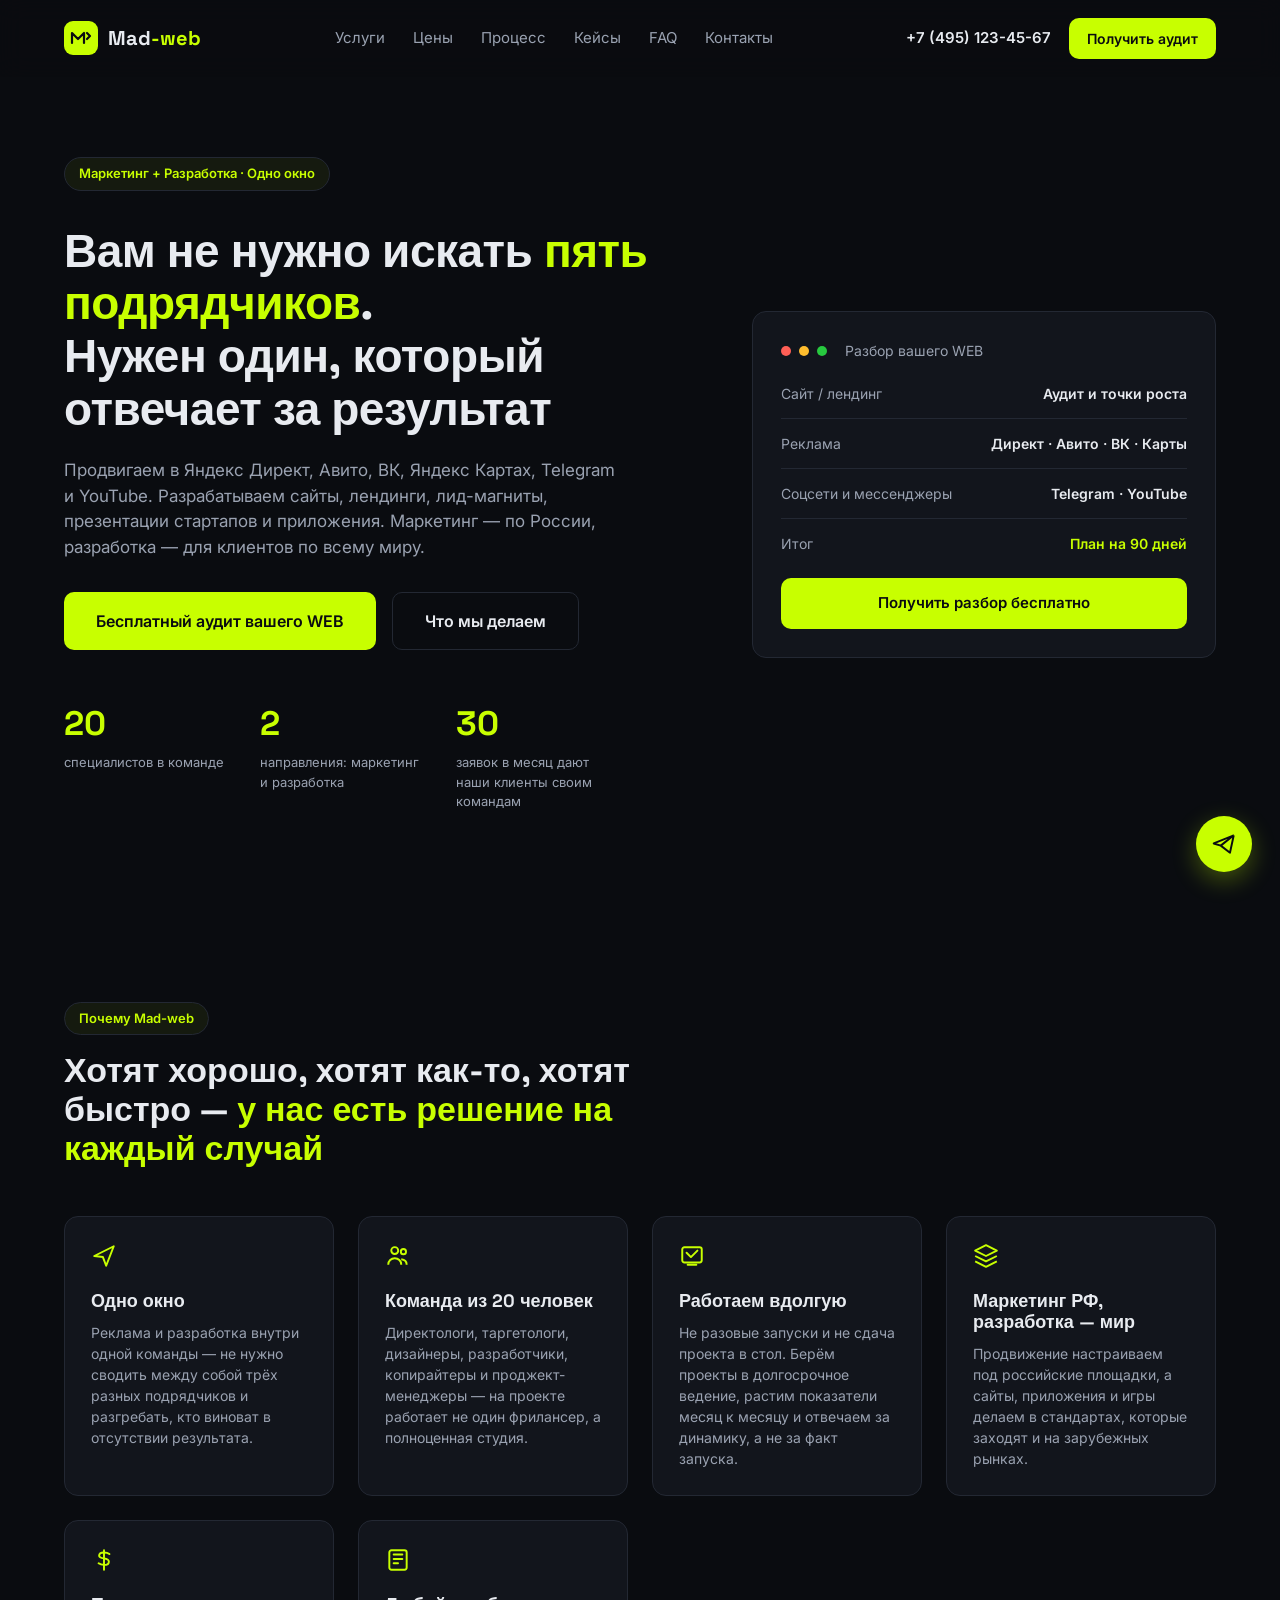
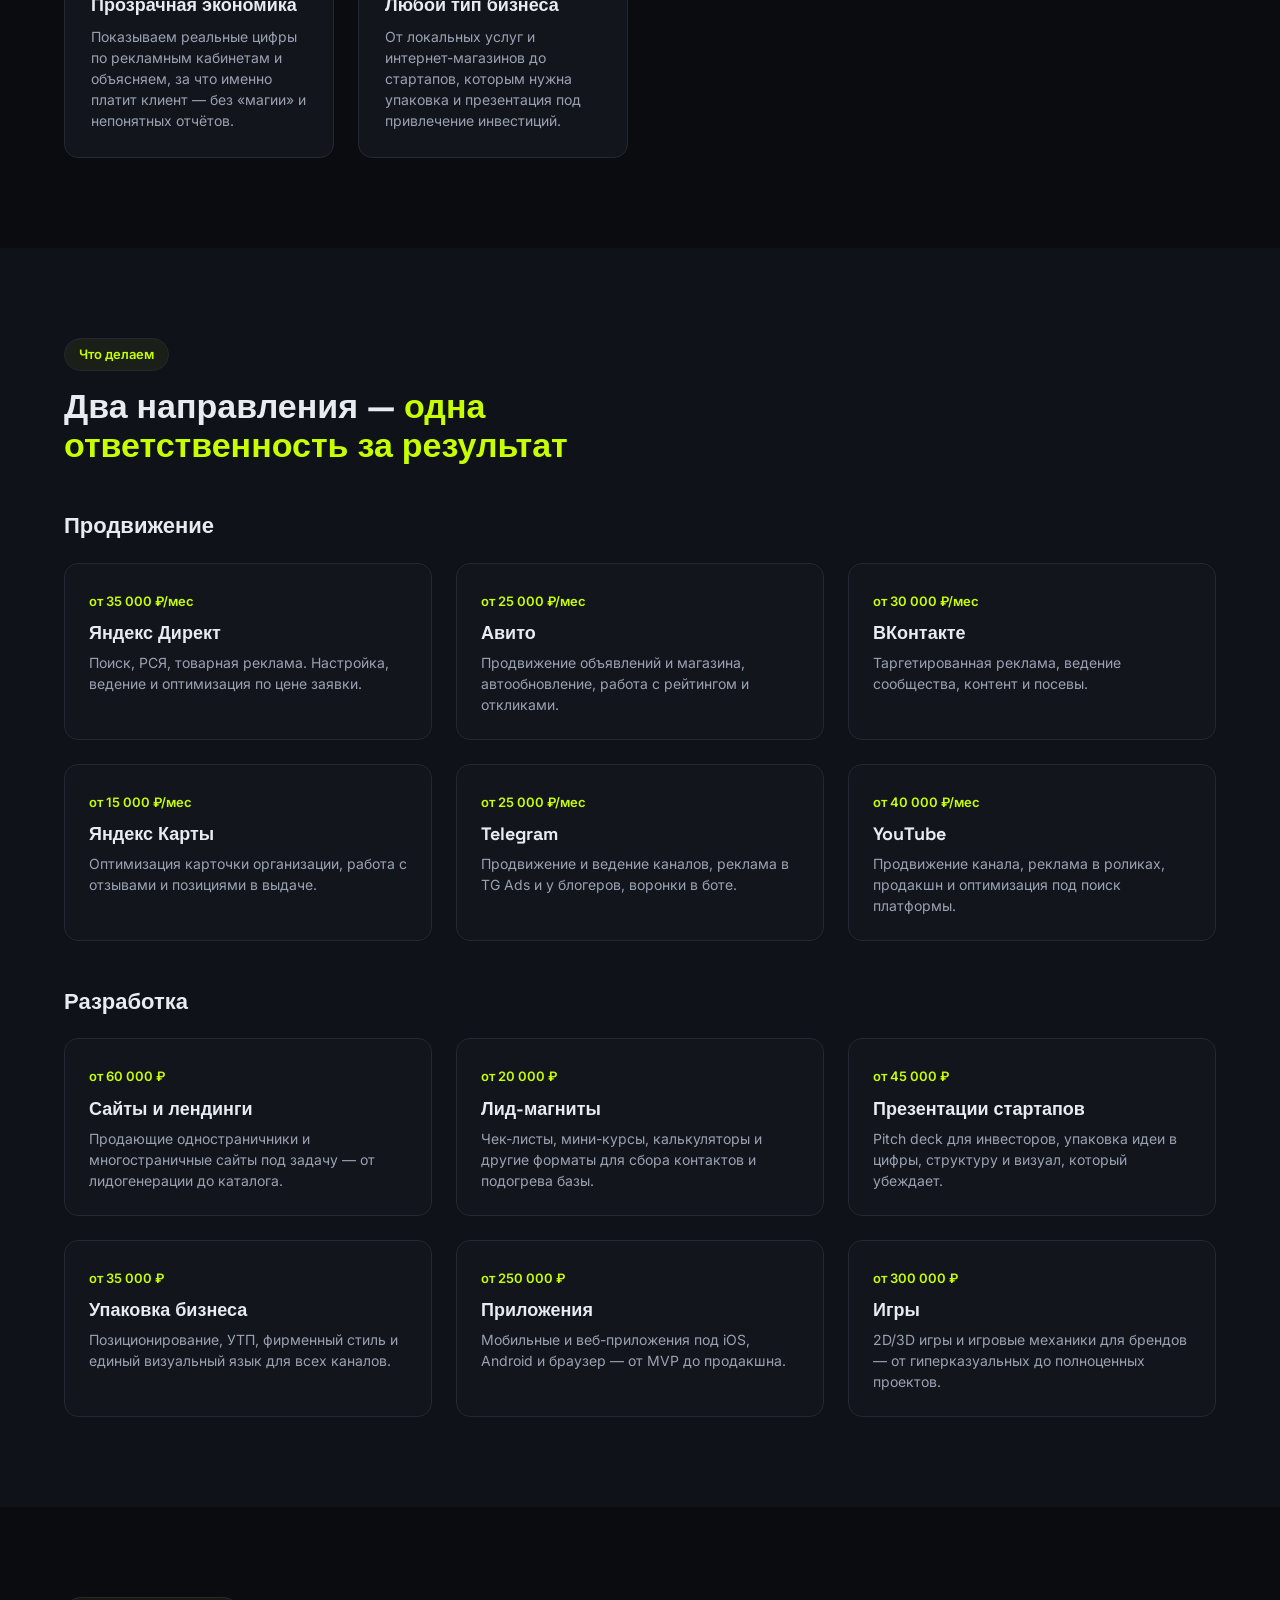
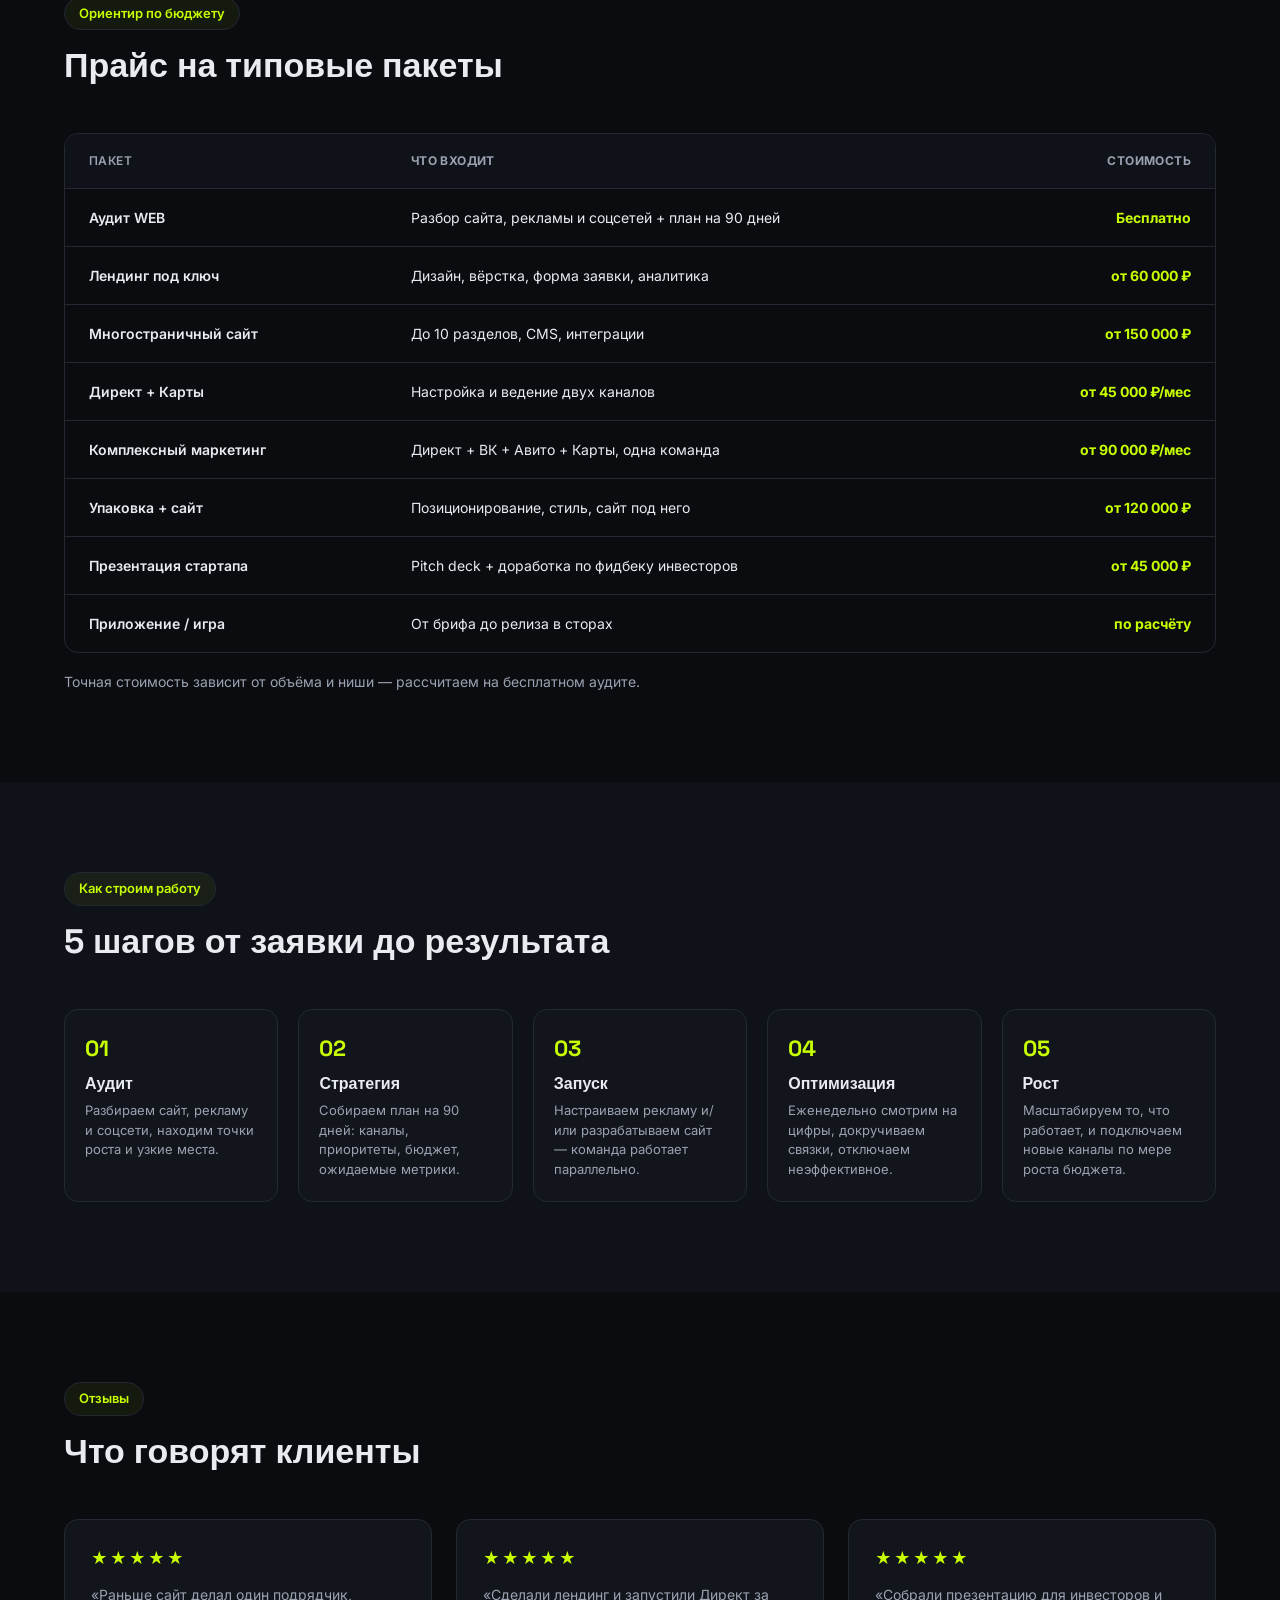
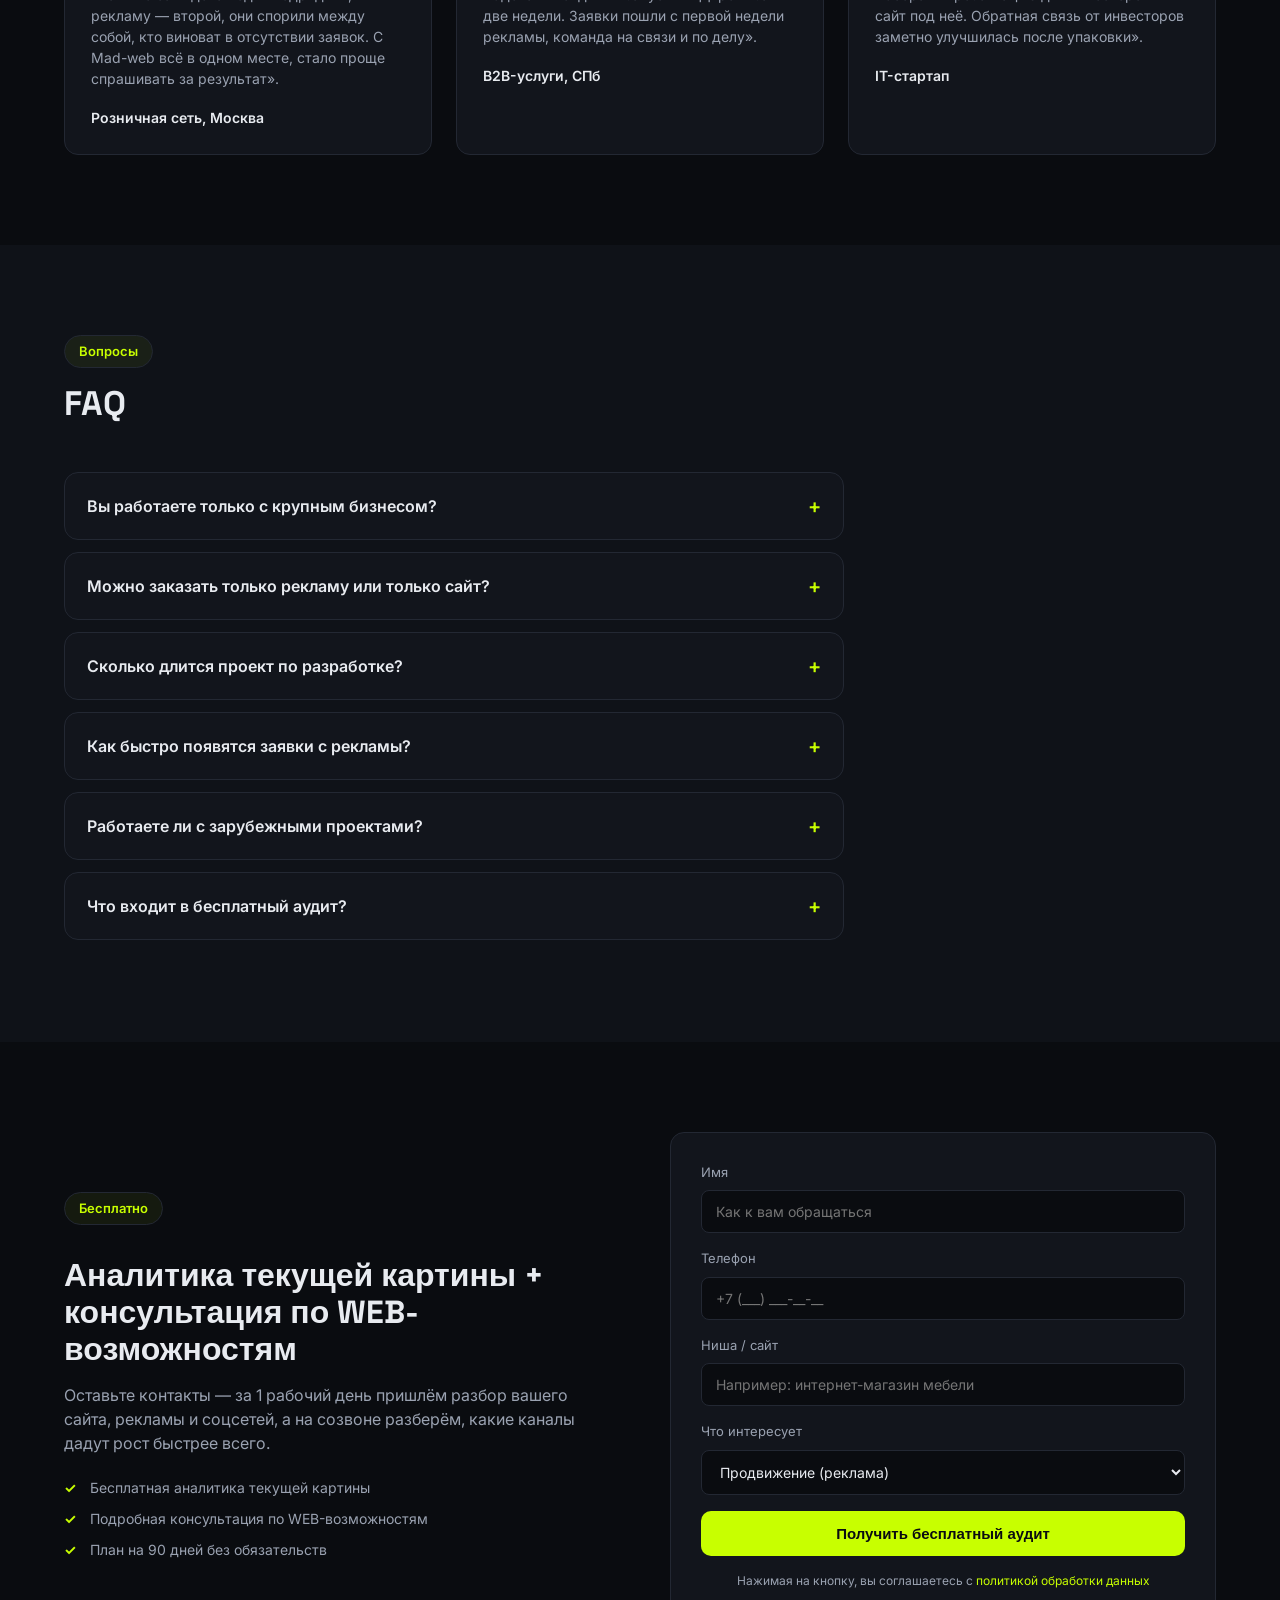
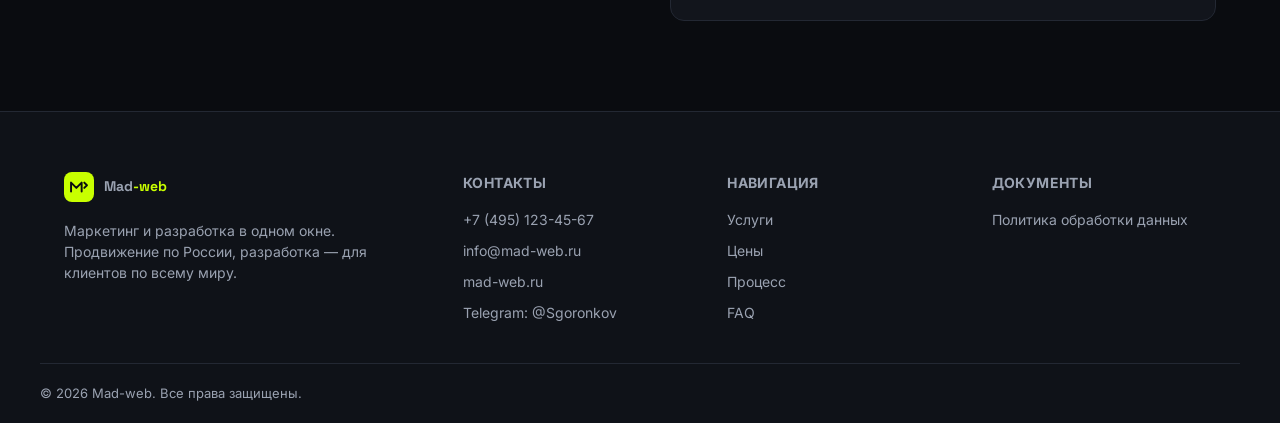
==== index.html @ f3bef716 "init: landing for Mad-web.ru" ====
<!DOCTYPE html>
<html lang="ru">
<head>
<meta charset="UTF-8">
<meta name="viewport" content="width=device-width, initial-scale=1.0">
<title>Mad-web — маркетинг и разработка в одном окне</title>
<meta name="description" content="Продвижение в Яндекс Директ, Авито, ВК, Яндекс Картах, Telegram и YouTube + разработка сайтов, лендингов и приложений. Команда 20 специалистов, долгие проекты, результат в цифрах.">
<link rel="preconnect" href="https://fonts.googleapis.com">
<link rel="preconnect" href="https://fonts.gstatic.com" crossorigin>
<link href="https://fonts.googleapis.com/css2?family=Inter:wght@400;500;600;700;800&family=Space+Grotesk:wght@500;600;700&display=swap" rel="stylesheet">
<link rel="stylesheet" href="styles.css">
</head>
<body>

<header class="header" id="header">
  <div class="container header__inner">
    <a href="#top" class="logo">
      <svg width="34" height="34" viewBox="0 0 34 34" fill="none" xmlns="http://www.w3.org/2000/svg">
        <rect width="34" height="34" rx="9" fill="#c8ff00"/>
        <path d="M8 22V12L14 18L20 12V22" stroke="#0a0c10" stroke-width="2.2" stroke-linecap="round" stroke-linejoin="round"/>
        <path d="M23 12L26 15L23 18" stroke="#0a0c10" stroke-width="2.2" stroke-linecap="round" stroke-linejoin="round"/>
      </svg>
      <span class="logo__text">Mad<b>-web</b></span>
    </a>

    <nav class="nav" id="nav">
      <a href="#services">Услуги</a>
      <a href="#prices">Цены</a>
      <a href="#process">Процесс</a>
      <a href="#cases">Кейсы</a>
      <a href="#faq">FAQ</a>
      <a href="#contacts">Контакты</a>
    </nav>

    <div class="header__actions">
      <a href="tel:+74951234567" class="header__phone">+7 (495) 123-45-67</a>
      <a href="#form" class="btn btn--primary btn--sm">Получить аудит</a>
      <button class="burger" id="burger" aria-label="Меню"><span></span><span></span><span></span></button>
    </div>
  </div>
</header>

<main id="top">

  <!-- HERO -->
  <section class="hero">
    <div class="container hero__inner">
      <div class="hero__content">
        <span class="tag">Маркетинг + Разработка · Одно окно</span>
        <h1>Вам не нужно искать <span class="accent">пять подрядчиков</span>.<br>Нужен один, который отвечает за результат</h1>
        <p class="hero__lead">Продвигаем в Яндекс Директ, Авито, ВК, Яндекс Картах, Telegram и YouTube. Разрабатываем сайты, лендинги, лид-магниты, презентации стартапов и приложения. Маркетинг — по России, разработка — для клиентов по всему миру.</p>
        <div class="hero__cta">
          <a href="#form" class="btn btn--primary btn--lg">Бесплатный аудит вашего WEB</a>
          <a href="#services" class="btn btn--ghost btn--lg">Что мы делаем</a>
        </div>
        <div class="hero__stats">
          <div class="stat"><span class="stat__num" data-target="20">0</span><span class="stat__label">специалистов в команде</span></div>
          <div class="stat"><span class="stat__num" data-target="2">0</span><span class="stat__label">направления: маркетинг и разработка</span></div>
          <div class="stat"><span class="stat__num" data-target="30">0</span><span class="stat__label">заявок в месяц дают наши клиенты своим командам</span></div>
        </div>
      </div>

      <div class="hero__card">
        <div class="hero__card-head">
          <span class="dot dot--red"></span><span class="dot dot--yellow"></span><span class="dot dot--green"></span>
          <span class="hero__card-title">Разбор вашего WEB</span>
        </div>
        <ul class="hero__card-list">
          <li><span>Сайт / лендинг</span><b>Аудит и точки роста</b></li>
          <li><span>Реклама</span><b>Директ · Авито · ВК · Карты</b></li>
          <li><span>Соцсети и мессенджеры</span><b>Telegram · YouTube</b></li>
          <li><span>Итог</span><b class="ok">План на 90 дней</b></li>
        </ul>
        <a href="#form" class="btn btn--primary btn--block">Получить разбор бесплатно</a>
      </div>
    </div>
  </section>

  <!-- ПРЕИМУЩЕСТВА -->
  <section class="section">
    <div class="container">
      <div class="section__head">
        <span class="tag">Почему Mad-web</span>
        <h2>Хотят хорошо, хотят как-то, хотят быстро — <span class="accent">у нас есть решение на каждый случай</span></h2>
      </div>
      <div class="grid grid--4">
        <div class="adv">
          <div class="adv__icon"><svg width="26" height="26" viewBox="0 0 24 24" fill="none"><path d="M3 12L21 3L14 21L11 13L3 12Z" stroke="#c8ff00" stroke-width="1.8" stroke-linejoin="round"/></svg></div>
          <h3>Одно окно</h3>
          <p>Реклама и разработка внутри одной команды — не нужно сводить между собой трёх разных подрядчиков и разгребать, кто виноват в отсутствии результата.</p>
        </div>
        <div class="adv">
          <div class="adv__icon"><svg width="26" height="26" viewBox="0 0 24 24" fill="none"><circle cx="9" cy="7" r="3.2" stroke="#c8ff00" stroke-width="1.8"/><circle cx="17" cy="8" r="2.4" stroke="#c8ff00" stroke-width="1.8"/><path d="M3 20C3 16.5 5.7 14 9 14C12.3 14 15 16.5 15 20" stroke="#c8ff00" stroke-width="1.8"/><path d="M15 15C18 15.3 20 17.3 20 20" stroke="#c8ff00" stroke-width="1.8"/></svg></div>
          <h3>Команда из 20 человек</h3>
          <p>Директологи, таргетологи, дизайнеры, разработчики, копирайтеры и проджект-менеджеры — на проекте работает не один фрилансер, а полноценная студия.</p>
        </div>
        <div class="adv">
          <div class="adv__icon"><svg width="26" height="26" viewBox="0 0 24 24" fill="none"><rect x="3" y="4" width="18" height="14" rx="2" stroke="#c8ff00" stroke-width="1.8"/><path d="M8 20H16" stroke="#c8ff00" stroke-width="1.8" stroke-linecap="round"/><path d="M7 9L11 13L17 7" stroke="#c8ff00" stroke-width="1.8" stroke-linecap="round" stroke-linejoin="round"/></svg></div>
          <h3>Работаем вдолгую</h3>
          <p>Не разовые запуски и не сдача проекта в стол. Берём проекты в долгосрочное ведение, растим показатели месяц к месяцу и отвечаем за динамику, а не за факт запуска.</p>
        </div>
        <div class="adv">
          <div class="adv__icon"><svg width="26" height="26" viewBox="0 0 24 24" fill="none"><path d="M12 2L2 7L12 12L22 7L12 2Z" stroke="#c8ff00" stroke-width="1.8" stroke-linejoin="round"/><path d="M2 17L12 22L22 17" stroke="#c8ff00" stroke-width="1.8" stroke-linejoin="round"/><path d="M2 12L12 17L22 12" stroke="#c8ff00" stroke-width="1.8" stroke-linejoin="round"/></svg></div>
          <h3>Маркетинг РФ, разработка — мир</h3>
          <p>Продвижение настраиваем под российские площадки, а сайты, приложения и игры делаем в стандартах, которые заходят и на зарубежных рынках.</p>
        </div>
        <div class="adv">
          <div class="adv__icon"><svg width="26" height="26" viewBox="0 0 24 24" fill="none"><path d="M12 3V21" stroke="#c8ff00" stroke-width="1.8" stroke-linecap="round"/><path d="M17 6.5C17 6.5 15 5 12 5C9 5 7.5 6.5 7.5 8C7.5 9.5 9 10 12 10.5C15 11 16.5 11.8 16.5 13.5C16.5 15.2 15 16.5 12 16.5C9 16.5 7 15 7 15" stroke="#c8ff00" stroke-width="1.8" stroke-linecap="round"/></svg></div>
          <h3>Прозрачная экономика</h3>
          <p>Показываем реальные цифры по рекламным кабинетам и объясняем, за что именно платит клиент — без «магии» и непонятных отчётов.</p>
        </div>
        <div class="adv">
          <div class="adv__icon"><svg width="26" height="26" viewBox="0 0 24 24" fill="none"><rect x="4" y="3" width="16" height="18" rx="2" stroke="#c8ff00" stroke-width="1.8"/><path d="M8 7H16" stroke="#c8ff00" stroke-width="1.8" stroke-linecap="round"/><path d="M8 11H16" stroke="#c8ff00" stroke-width="1.8" stroke-linecap="round"/><path d="M8 15H12" stroke="#c8ff00" stroke-width="1.8" stroke-linecap="round"/></svg></div>
          <h3>Любой тип бизнеса</h3>
          <p>От локальных услуг и интернет-магазинов до стартапов, которым нужна упаковка и презентация под привлечение инвестиций.</p>
        </div>
      </div>
    </div>
  </section>

  <!-- УСЛУГИ -->
  <section class="section section--alt" id="services">
    <div class="container">
      <div class="section__head">
        <span class="tag">Что делаем</span>
        <h2>Два направления — <span class="accent">одна ответственность за результат</span></h2>
      </div>

      <h3 class="services__subhead">Продвижение</h3>
      <div class="grid grid--3">
        <div class="service">
          <span class="service__price">от 35 000 ₽/мес</span>
          <h4>Яндекс Директ</h4>
          <p>Поиск, РСЯ, товарная реклама. Настройка, ведение и оптимизация по цене заявки.</p>
        </div>
        <div class="service">
          <span class="service__price">от 25 000 ₽/мес</span>
          <h4>Авито</h4>
          <p>Продвижение объявлений и магазина, автообновление, работа с рейтингом и откликами.</p>
        </div>
        <div class="service">
          <span class="service__price">от 30 000 ₽/мес</span>
          <h4>ВКонтакте</h4>
          <p>Таргетированная реклама, ведение сообщества, контент и посевы.</p>
        </div>
        <div class="service">
          <span class="service__price">от 15 000 ₽/мес</span>
          <h4>Яндекс Карты</h4>
          <p>Оптимизация карточки организации, работа с отзывами и позициями в выдаче.</p>
        </div>
        <div class="service">
          <span class="service__price">от 25 000 ₽/мес</span>
          <h4>Telegram</h4>
          <p>Продвижение и ведение каналов, реклама в TG Ads и у блогеров, воронки в боте.</p>
        </div>
        <div class="service">
          <span class="service__price">от 40 000 ₽/мес</span>
          <h4>YouTube</h4>
          <p>Продвижение канала, реклама в роликах, продакшн и оптимизация под поиск платформы.</p>
        </div>
      </div>

      <h3 class="services__subhead">Разработка</h3>
      <div class="grid grid--3">
        <div class="service">
          <span class="service__price">от 60 000 ₽</span>
          <h4>Сайты и лендинги</h4>
          <p>Продающие одностраничники и многостраничные сайты под задачу — от лидогенерации до каталога.</p>
        </div>
        <div class="service">
          <span class="service__price">от 20 000 ₽</span>
          <h4>Лид-магниты</h4>
          <p>Чек-листы, мини-курсы, калькуляторы и другие форматы для сбора контактов и подогрева базы.</p>
        </div>
        <div class="service">
          <span class="service__price">от 45 000 ₽</span>
          <h4>Презентации стартапов</h4>
          <p>Pitch deck для инвесторов, упаковка идеи в цифры, структуру и визуал, который убеждает.</p>
        </div>
        <div class="service">
          <span class="service__price">от 35 000 ₽</span>
          <h4>Упаковка бизнеса</h4>
          <p>Позиционирование, УТП, фирменный стиль и единый визуальный язык для всех каналов.</p>
        </div>
        <div class="service">
          <span class="service__price">от 250 000 ₽</span>
          <h4>Приложения</h4>
          <p>Мобильные и веб-приложения под iOS, Android и браузер — от MVP до продакшна.</p>
        </div>
        <div class="service">
          <span class="service__price">от 300 000 ₽</span>
          <h4>Игры</h4>
          <p>2D/3D игры и игровые механики для брендов — от гиперказуальных до полноценных проектов.</p>
        </div>
      </div>
    </div>
  </section>

  <!-- ПРАЙС -->
  <section class="section" id="prices">
    <div class="container">
      <div class="section__head">
        <span class="tag">Ориентир по бюджету</span>
        <h2>Прайс на типовые пакеты</h2>
      </div>
      <div class="price-table">
        <div class="price-row price-row--head">
          <span>Пакет</span><span>Что входит</span><span>Стоимость</span>
        </div>
        <div class="price-row"><span>Аудит WEB</span><span>Разбор сайта, рекламы и соцсетей + план на 90 дней</span><span class="ok">Бесплатно</span></div>
        <div class="price-row"><span>Лендинг под ключ</span><span>Дизайн, вёрстка, форма заявки, аналитика</span><span>от 60 000 ₽</span></div>
        <div class="price-row"><span>Многостраничный сайт</span><span>До 10 разделов, CMS, интеграции</span><span>от 150 000 ₽</span></div>
        <div class="price-row"><span>Директ + Карты</span><span>Настройка и ведение двух каналов</span><span>от 45 000 ₽/мес</span></div>
        <div class="price-row"><span>Комплексный маркетинг</span><span>Директ + ВК + Авито + Карты, одна команда</span><span>от 90 000 ₽/мес</span></div>
        <div class="price-row"><span>Упаковка + сайт</span><span>Позиционирование, стиль, сайт под него</span><span>от 120 000 ₽</span></div>
        <div class="price-row"><span>Презентация стартапа</span><span>Pitch deck + доработка по фидбеку инвесторов</span><span>от 45 000 ₽</span></div>
        <div class="price-row"><span>Приложение / игра</span><span>От брифа до релиза в сторах</span><span>по расчёту</span></div>
      </div>
      <p class="price-note">Точная стоимость зависит от объёма и ниши — рассчитаем на бесплатном аудите.</p>
    </div>
  </section>

  <!-- ПРОЦЕСС -->
  <section class="section section--alt" id="process">
    <div class="container">
      <div class="section__head">
        <span class="tag">Как строим работу</span>
        <h2>5 шагов от заявки до результата</h2>
      </div>
      <div class="steps">
        <div class="step"><span class="step__num">01</span><h4>Аудит</h4><p>Разбираем сайт, рекламу и соцсети, находим точки роста и узкие места.</p></div>
        <div class="step"><span class="step__num">02</span><h4>Стратегия</h4><p>Собираем план на 90 дней: каналы, приоритеты, бюджет, ожидаемые метрики.</p></div>
        <div class="step"><span class="step__num">03</span><h4>Запуск</h4><p>Настраиваем рекламу и/или разрабатываем сайт — команда работает параллельно.</p></div>
        <div class="step"><span class="step__num">04</span><h4>Оптимизация</h4><p>Еженедельно смотрим на цифры, докручиваем связки, отключаем неэффективное.</p></div>
        <div class="step"><span class="step__num">05</span><h4>Рост</h4><p>Масштабируем то, что работает, и подключаем новые каналы по мере роста бюджета.</p></div>
      </div>
    </div>
  </section>

  <!-- ОТЗЫВЫ -->
  <section class="section" id="cases">
    <div class="container">
      <div class="section__head">
        <span class="tag">Отзывы</span>
        <h2>Что говорят клиенты</h2>
      </div>
      <div class="grid grid--3">
        <div class="review">
          <div class="review__stars">★★★★★</div>
          <p>«Раньше сайт делал один подрядчик, рекламу — второй, они спорили между собой, кто виноват в отсутствии заявок. С Mad-web всё в одном месте, стало проще спрашивать за результат».</p>
          <div class="review__author">Розничная сеть, Москва</div>
        </div>
        <div class="review">
          <div class="review__stars">★★★★★</div>
          <p>«Сделали лендинг и запустили Директ за две недели. Заявки пошли с первой недели рекламы, команда на связи и по делу».</p>
          <div class="review__author">B2B-услуги, СПб</div>
        </div>
        <div class="review">
          <div class="review__stars">★★★★★</div>
          <p>«Собрали презентацию для инвесторов и сайт под неё. Обратная связь от инвесторов заметно улучшилась после упаковки».</p>
          <div class="review__author">IT-стартап</div>
        </div>
      </div>
    </div>
  </section>

  <!-- FAQ -->
  <section class="section section--alt" id="faq">
    <div class="container">
      <div class="section__head">
        <span class="tag">Вопросы</span>
        <h2>FAQ</h2>
      </div>
      <div class="faq">
        <details class="faq__item"><summary>Вы работаете только с крупным бизнесом?</summary><p>Нет, берём проекты любого масштаба — от локальных услуг до сетевых компаний и стартапов. Формат работы подбираем под бюджет и задачу.</p></details>
        <details class="faq__item"><summary>Можно заказать только рекламу или только сайт?</summary><p>Да, направления работают отдельно. Но большинство клиентов со временем подключают оба — так проще управлять результатом и бюджетом.</p></details>
        <details class="faq__item"><summary>Сколько длится проект по разработке?</summary><p>Лендинг — от 10 дней, многостраничный сайт — от 3 недель, приложения и игры — от 6 недель в зависимости от сложности.</p></details>
        <details class="faq__item"><summary>Как быстро появятся заявки с рекламы?</summary><p>Первые заявки обычно приходят в течение 5-7 дней после запуска. Стабильный поток и оптимальная цена заявки формируются к 3-4 неделе.</p></details>
        <details class="faq__item"><summary>Работаете ли с зарубежными проектами?</summary><p>Разработку ведём для клиентов по всему миру. Маркетинг настраиваем под российские площадки: Директ, Авито, ВК, Карты, Telegram, YouTube.</p></details>
        <details class="faq__item"><summary>Что входит в бесплатный аудит?</summary><p>Разбор сайта или лендинга, текущей рекламы и присутствия в соцсетях, плюс конкретный план действий на 90 дней — без обязательств.</p></details>
      </div>
    </div>
  </section>

  <!-- ФОРМА -->
  <section class="section form-section" id="form">
    <div class="container form-section__inner">
      <div class="form-section__text">
        <span class="tag">Бесплатно</span>
        <h2>Аналитика текущей картины + консультация по WEB-возможностям</h2>
        <p>Оставьте контакты — за 1 рабочий день пришлём разбор вашего сайта, рекламы и соцсетей, а на созвоне разберём, какие каналы дадут рост быстрее всего.</p>
        <ul class="form-section__list">
          <li>Бесплатная аналитика текущей картины</li>
          <li>Подробная консультация по WEB-возможностям</li>
          <li>План на 90 дней без обязательств</li>
        </ul>
      </div>

      <form class="form" id="leadForm">
        <input type="text" name="_gotcha" style="display:none" tabindex="-1" autocomplete="off">
        <label>Имя<input type="text" name="name" placeholder="Как к вам обращаться" required></label>
        <label>Телефон<input type="tel" name="phone" placeholder="+7 (___) ___-__-__" required></label>
        <label>Ниша / сайт<input type="text" name="niche" placeholder="Например: интернет-магазин мебели"></label>
        <label>Что интересует<select name="interest">
          <option>Продвижение (реклама)</option>
          <option>Разработка сайта / приложения</option>
          <option>И то, и другое</option>
        </select></label>
        <button type="submit" class="btn btn--primary btn--block">Получить бесплатный аудит</button>
        <p class="form__note">Нажимая на кнопку, вы соглашаетесь с <a href="privacy.html">политикой обработки данных</a></p>
      </form>
    </div>
  </section>

</main>

<!-- КОНТАКТЫ + FOOTER -->
<footer class="footer" id="contacts">
  <div class="container footer__inner">
    <div class="footer__col">
      <a href="#top" class="logo">
        <svg width="30" height="30" viewBox="0 0 34 34" fill="none" xmlns="http://www.w3.org/2000/svg">
          <rect width="34" height="34" rx="9" fill="#c8ff00"/>
          <path d="M8 22V12L14 18L20 12V22" stroke="#0a0c10" stroke-width="2.2" stroke-linecap="round" stroke-linejoin="round"/>
          <path d="M23 12L26 15L23 18" stroke="#0a0c10" stroke-width="2.2" stroke-linecap="round" stroke-linejoin="round"/>
        </svg>
        <span class="logo__text">Mad<b>-web</b></span>
      </a>
      <p>Маркетинг и разработка в одном окне. Продвижение по России, разработка — для клиентов по всему миру.</p>
    </div>
    <div class="footer__col">
      <h5>Контакты</h5>
      <a href="tel:+74951234567">+7 (495) 123-45-67</a>
      <a href="mailto:info@mad-web.ru">info@mad-web.ru</a>
      <a href="https://mad-web.ru" target="_blank" rel="noopener">mad-web.ru</a>
      <a href="https://t.me/Sgoronkov" target="_blank" rel="noopener">Telegram: @Sgoronkov</a>
    </div>
    <div class="footer__col">
      <h5>Навигация</h5>
      <a href="#services">Услуги</a>
      <a href="#prices">Цены</a>
      <a href="#process">Процесс</a>
      <a href="#faq">FAQ</a>
    </div>
    <div class="footer__col">
      <h5>Документы</h5>
      <a href="privacy.html">Политика обработки данных</a>
    </div>
  </div>
  <div class="container footer__bottom">
    <span>© <span id="year"></span> Mad-web. Все права защищены.</span>
  </div>
</footer>

<a href="https://t.me/Sgoronkov" class="fab" target="_blank" rel="noopener" aria-label="Написать в Telegram">
  <svg width="26" height="26" viewBox="0 0 24 24" fill="none"><path d="M21 4L2.5 11.5L9 13.5M21 4L17.5 20L9 13.5M21 4L9 13.5" stroke="#0a0c10" stroke-width="1.8" stroke-linejoin="round"/></svg>
</a>

<script src="script.js"></script>
</body>
</html>
---- styles.css ----
:root {
  --bg: #0a0c10;
  --bg-alt: #0f1218;
  --card: #12151c;
  --border: #232833;
  --text: #e8ebf0;
  --text-dim: #9aa2b1;
  --accent: #c8ff00;
  --accent-dim: #a3d400;
  --radius: 14px;
}

* { margin: 0; padding: 0; box-sizing: border-box; }

html { scroll-behavior: smooth; }

body {
  background: var(--bg);
  color: var(--text);
  font-family: 'Inter', sans-serif;
  line-height: 1.5;
  -webkit-font-smoothing: antialiased;
}

h1, h2, h3, h4 {
  font-family: 'Space Grotesk', sans-serif;
  font-weight: 700;
  line-height: 1.15;
}

a { text-decoration: none; color: inherit; }
ul { list-style: none; }
img { max-width: 100%; display: block; }

.container {
  max-width: 1200px;
  margin: 0 auto;
  padding: 0 24px;
}

.accent { color: var(--accent); }

.tag {
  display: inline-block;
  padding: 6px 14px;
  border: 1px solid var(--border);
  border-radius: 999px;
  font-size: 13px;
  color: var(--accent);
  font-weight: 600;
  margin-bottom: 16px;
  background: rgba(200,255,0,0.06);
}

/* BUTTONS */
.btn {
  display: inline-flex;
  align-items: center;
  justify-content: center;
  padding: 14px 28px;
  border-radius: 10px;
  font-weight: 600;
  font-size: 15px;
  border: none;
  cursor: pointer;
  transition: transform .15s ease, opacity .15s ease;
  white-space: nowrap;
}
.btn:hover { transform: translateY(-2px); }
.btn--primary { background: var(--accent); color: #0a0c10; }
.btn--primary:hover { background: var(--accent-dim); }
.btn--ghost { background: transparent; border: 1px solid var(--border); color: var(--text); }
.btn--ghost:hover { border-color: var(--accent); }
.btn--lg { padding: 16px 32px; font-size: 16px; }
.btn--sm { padding: 10px 18px; font-size: 14px; }
.btn--block { width: 100%; }

/* HEADER */
.header {
  position: sticky;
  top: 0;
  z-index: 100;
  background: rgba(10,12,16,0.7);
  backdrop-filter: blur(12px);
  border-bottom: 1px solid transparent;
  transition: border-color .2s ease, background .2s ease;
}
.header.scrolled { border-color: var(--border); background: rgba(10,12,16,0.92); }

.header__inner {
  display: flex;
  align-items: center;
  justify-content: space-between;
  gap: 24px;
  min-width: 0;
  height: 76px;
}

.logo {
  display: flex;
  align-items: center;
  gap: 10px;
  font-family: 'Space Grotesk', sans-serif;
  font-size: 20px;
  font-weight: 700;
  flex-shrink: 0;
}
.logo__text b { color: var(--accent); font-weight: 700; }

.nav { display: flex; align-items: center; gap: 28px; min-width: 0; }
.nav a { font-size: 15px; color: var(--text-dim); white-space: nowrap; transition: color .15s ease; }
.nav a:hover { color: var(--text); }

.header__actions { display: flex; align-items: center; gap: 18px; flex-shrink: 0; }
.header__phone { font-weight: 600; font-size: 15px; white-space: nowrap; }

.burger {
  display: none;
  flex-direction: column;
  gap: 5px;
  background: none;
  border: none;
  cursor: pointer;
  padding: 4px;
}
.burger span { width: 22px; height: 2px; background: var(--text); transition: transform .2s ease, opacity .2s ease; }
.burger.is-open span:nth-child(1) { transform: translateY(7px) rotate(45deg); }
.burger.is-open span:nth-child(2) { opacity: 0; }
.burger.is-open span:nth-child(3) { transform: translateY(-7px) rotate(-45deg); }

/* HERO */
.hero { padding: 80px 0 100px; }
.hero__inner {
  display: grid;
  grid-template-columns: 1.15fr 0.85fr;
  gap: 60px;
  align-items: center;
}
.hero h1 { font-size: 46px; margin: 18px 0 22px; letter-spacing: -0.5px; }
.hero__lead { color: var(--text-dim); font-size: 17px; margin-bottom: 32px; max-width: 560px; }
.hero__cta { display: flex; gap: 16px; flex-wrap: wrap; margin-bottom: 48px; }

.hero__stats { display: flex; gap: 36px; flex-wrap: wrap; }
.stat { display: flex; flex-direction: column; }
.stat__num { font-family: 'Space Grotesk', sans-serif; font-size: 34px; font-weight: 700; color: var(--accent); }
.stat__label { font-size: 13px; color: var(--text-dim); max-width: 160px; margin-top: 4px; }

.hero__card {
  background: var(--card);
  border: 1px solid var(--border);
  border-radius: var(--radius);
  padding: 28px;
}
.hero__card-head { display: flex; align-items: center; gap: 8px; margin-bottom: 22px; }
.dot { width: 10px; height: 10px; border-radius: 50%; }
.dot--red { background: #ff5f56; } .dot--yellow { background: #ffbd2e; } .dot--green { background: #27c93f; }
.hero__card-title { margin-left: 10px; font-size: 14px; color: var(--text-dim); }
.hero__card-list { display: flex; flex-direction: column; gap: 14px; margin-bottom: 24px; }
.hero__card-list li { display: flex; justify-content: space-between; align-items: center; padding-bottom: 14px; border-bottom: 1px solid var(--border); font-size: 14px; color: var(--text-dim); }
.hero__card-list li:last-child { border-bottom: none; padding-bottom: 0; }
.hero__card-list b { color: var(--text); font-weight: 600; }
.hero__card-list b.ok { color: var(--accent); }

/* SECTIONS */
.section { padding: 90px 0; }
.section--alt { background: var(--bg-alt); }
.section__head { max-width: 680px; margin-bottom: 48px; }
.section__head h2 { font-size: 34px; }

.grid { display: grid; gap: 24px; }
.grid--3 { grid-template-columns: repeat(3, 1fr); }
.grid--4 { grid-template-columns: repeat(4, 1fr); }

/* ADVANTAGES */
.adv {
  background: var(--card);
  border: 1px solid var(--border);
  border-radius: var(--radius);
  padding: 26px;
}
.adv__icon { margin-bottom: 16px; }
.adv h3 { font-size: 18px; margin-bottom: 10px; }
.adv p { color: var(--text-dim); font-size: 14px; }

/* SERVICES */
.services__subhead { font-size: 22px; margin: 8px 0 24px; }
.services__subhead:not(:first-of-type) { margin-top: 48px; }
.service {
  background: var(--card);
  border: 1px solid var(--border);
  border-radius: var(--radius);
  padding: 24px;
}
.service__price {
  display: inline-block;
  font-size: 13px;
  color: var(--accent);
  font-weight: 600;
  margin-bottom: 12px;
}
.service h4 { font-size: 18px; margin-bottom: 8px; }
.service p { color: var(--text-dim); font-size: 14px; }

/* PRICE TABLE */
.price-table {
  border: 1px solid var(--border);
  border-radius: var(--radius);
  overflow: hidden;
}
.price-row {
  display: grid;
  grid-template-columns: 1.2fr 2fr 1fr;
  gap: 16px;
  padding: 18px 24px;
  border-bottom: 1px solid var(--border);
  align-items: center;
  font-size: 14px;
}
.price-row:last-child { border-bottom: none; }
.price-row--head { background: var(--bg-alt); font-weight: 700; color: var(--text-dim); font-size: 12px; text-transform: uppercase; letter-spacing: 0.4px; }
.price-row span:first-child { font-weight: 600; }
.price-row span:last-child { text-align: right; font-weight: 700; color: var(--accent); }
.price-row--head span:last-child { color: var(--text-dim); }
.price-row .ok { color: var(--accent); }
.price-note { margin-top: 18px; color: var(--text-dim); font-size: 14px; }

/* PROCESS */
.steps { display: grid; grid-template-columns: repeat(5, 1fr); gap: 20px; }
.step {
  background: var(--card);
  border: 1px solid var(--border);
  border-radius: var(--radius);
  padding: 22px 20px;
}
.step__num { font-family: 'Space Grotesk', sans-serif; font-size: 22px; color: var(--accent); font-weight: 700; }
.step h4 { font-size: 16px; margin: 10px 0 8px; }
.step p { color: var(--text-dim); font-size: 13px; }

/* REVIEWS */
.review {
  background: var(--card);
  border: 1px solid var(--border);
  border-radius: var(--radius);
  padding: 26px;
}
.review__stars { color: var(--accent); letter-spacing: 2px; margin-bottom: 14px; }
.review p { color: var(--text-dim); font-size: 14px; margin-bottom: 18px; }
.review__author { font-weight: 600; font-size: 14px; }

/* FAQ */
.faq { max-width: 780px; }
.faq__item {
  background: var(--card);
  border: 1px solid var(--border);
  border-radius: var(--radius);
  padding: 18px 22px;
  margin-bottom: 12px;
}
.faq__item summary { cursor: pointer; font-weight: 600; list-style: none; display: flex; justify-content: space-between; align-items: center; }
.faq__item summary::-webkit-details-marker { display: none; }
.faq__item summary::after { content: '+'; font-size: 20px; color: var(--accent); }
.faq__item[open] summary::after { content: '−'; }
.faq__item p { color: var(--text-dim); font-size: 14px; margin-top: 14px; }

/* FORM */
.form-section__inner {
  display: grid;
  grid-template-columns: 1fr 1fr;
  gap: 60px;
  align-items: center;
}
.form-section__text h2 { font-size: 32px; margin: 16px 0 16px; }
.form-section__text p { color: var(--text-dim); margin-bottom: 22px; }
.form-section__list { display: flex; flex-direction: column; gap: 10px; }
.form-section__list li { padding-left: 26px; position: relative; font-size: 14px; color: var(--text-dim); }
.form-section__list li::before { content: '✓'; position: absolute; left: 0; color: var(--accent); font-weight: 700; }

.form {
  background: var(--card);
  border: 1px solid var(--border);
  border-radius: var(--radius);
  padding: 30px;
  display: flex;
  flex-direction: column;
  gap: 16px;
}
.form label { display: flex; flex-direction: column; gap: 8px; font-size: 13px; color: var(--text-dim); }
.form input, .form select {
  background: var(--bg);
  border: 1px solid var(--border);
  border-radius: 8px;
  padding: 12px 14px;
  color: var(--text);
  font-family: inherit;
  font-size: 14px;
}
.form input:focus, .form select:focus { outline: none; border-color: var(--accent); }
.form__note { font-size: 12px; color: var(--text-dim); text-align: center; }
.form__note a { color: var(--accent); }

/* FOOTER */
.footer { background: var(--bg-alt); border-top: 1px solid var(--border); padding: 60px 0 0; }
.footer__inner {
  display: grid;
  grid-template-columns: 1.6fr 1fr 1fr 1fr;
  gap: 40px;
  padding-bottom: 40px;
}
.footer__col { display: flex; flex-direction: column; gap: 10px; }
.footer__col p { color: var(--text-dim); font-size: 14px; margin-top: 8px; }
.footer__col h5 { font-size: 14px; margin-bottom: 6px; color: var(--text-dim); text-transform: uppercase; letter-spacing: 0.4px; }
.footer__col a { color: var(--text-dim); font-size: 14px; transition: color .15s ease; }
.footer__col a:hover { color: var(--accent); }
.footer__bottom { border-top: 1px solid var(--border); padding: 20px 0; font-size: 13px; color: var(--text-dim); }

/* FAB */
.fab {
  position: fixed;
  bottom: 28px;
  right: 28px;
  width: 56px;
  height: 56px;
  border-radius: 50%;
  background: var(--accent);
  display: flex;
  align-items: center;
  justify-content: center;
  z-index: 90;
  box-shadow: 0 8px 24px rgba(200,255,0,0.3);
  transition: transform .2s ease;
}
.fab:hover { transform: scale(1.08); }

/* REVEAL */
.reveal { opacity: 0; transform: translateY(24px); transition: opacity .6s ease, transform .6s ease; }
.reveal.is-visible { opacity: 1; transform: translateY(0); }

/* RESPONSIVE */
@media (max-width: 1180px) {
  .nav { gap: 18px; }
  .nav a { font-size: 14px; }
}

@media (max-width: 1100px) {
  .nav { display: none; }
  .burger { display: flex; }
  .nav.is-open {
    display: flex;
    position: absolute;
    top: 76px;
    left: 0;
    right: 0;
    background: var(--bg);
    border-bottom: 1px solid var(--border);
    flex-direction: column;
    padding: 20px 24px;
    gap: 16px;
  }
}

@media (max-width: 900px) {
  .hero__inner { grid-template-columns: 1fr; }
  .hero h1 { font-size: 34px; }
  .grid--4 { grid-template-columns: repeat(2, 1fr); }
  .grid--3 { grid-template-columns: repeat(2, 1fr); }
  .steps { grid-template-columns: repeat(2, 1fr); }
  .form-section__inner { grid-template-columns: 1fr; }
  .footer__inner { grid-template-columns: 1fr 1fr; }
  .price-row { grid-template-columns: 1fr; gap: 4px; }
  .price-row span:last-child { text-align: left; }
}

@media (max-width: 560px) {
  .header__phone { display: none; }
  .grid--4, .grid--3, .steps { grid-template-columns: 1fr; }
  .hero__stats { gap: 24px; }
  .footer__inner { grid-template-columns: 1fr; }
}

@media (max-width: 380px) {
  .logo__text b { display: none; }
}
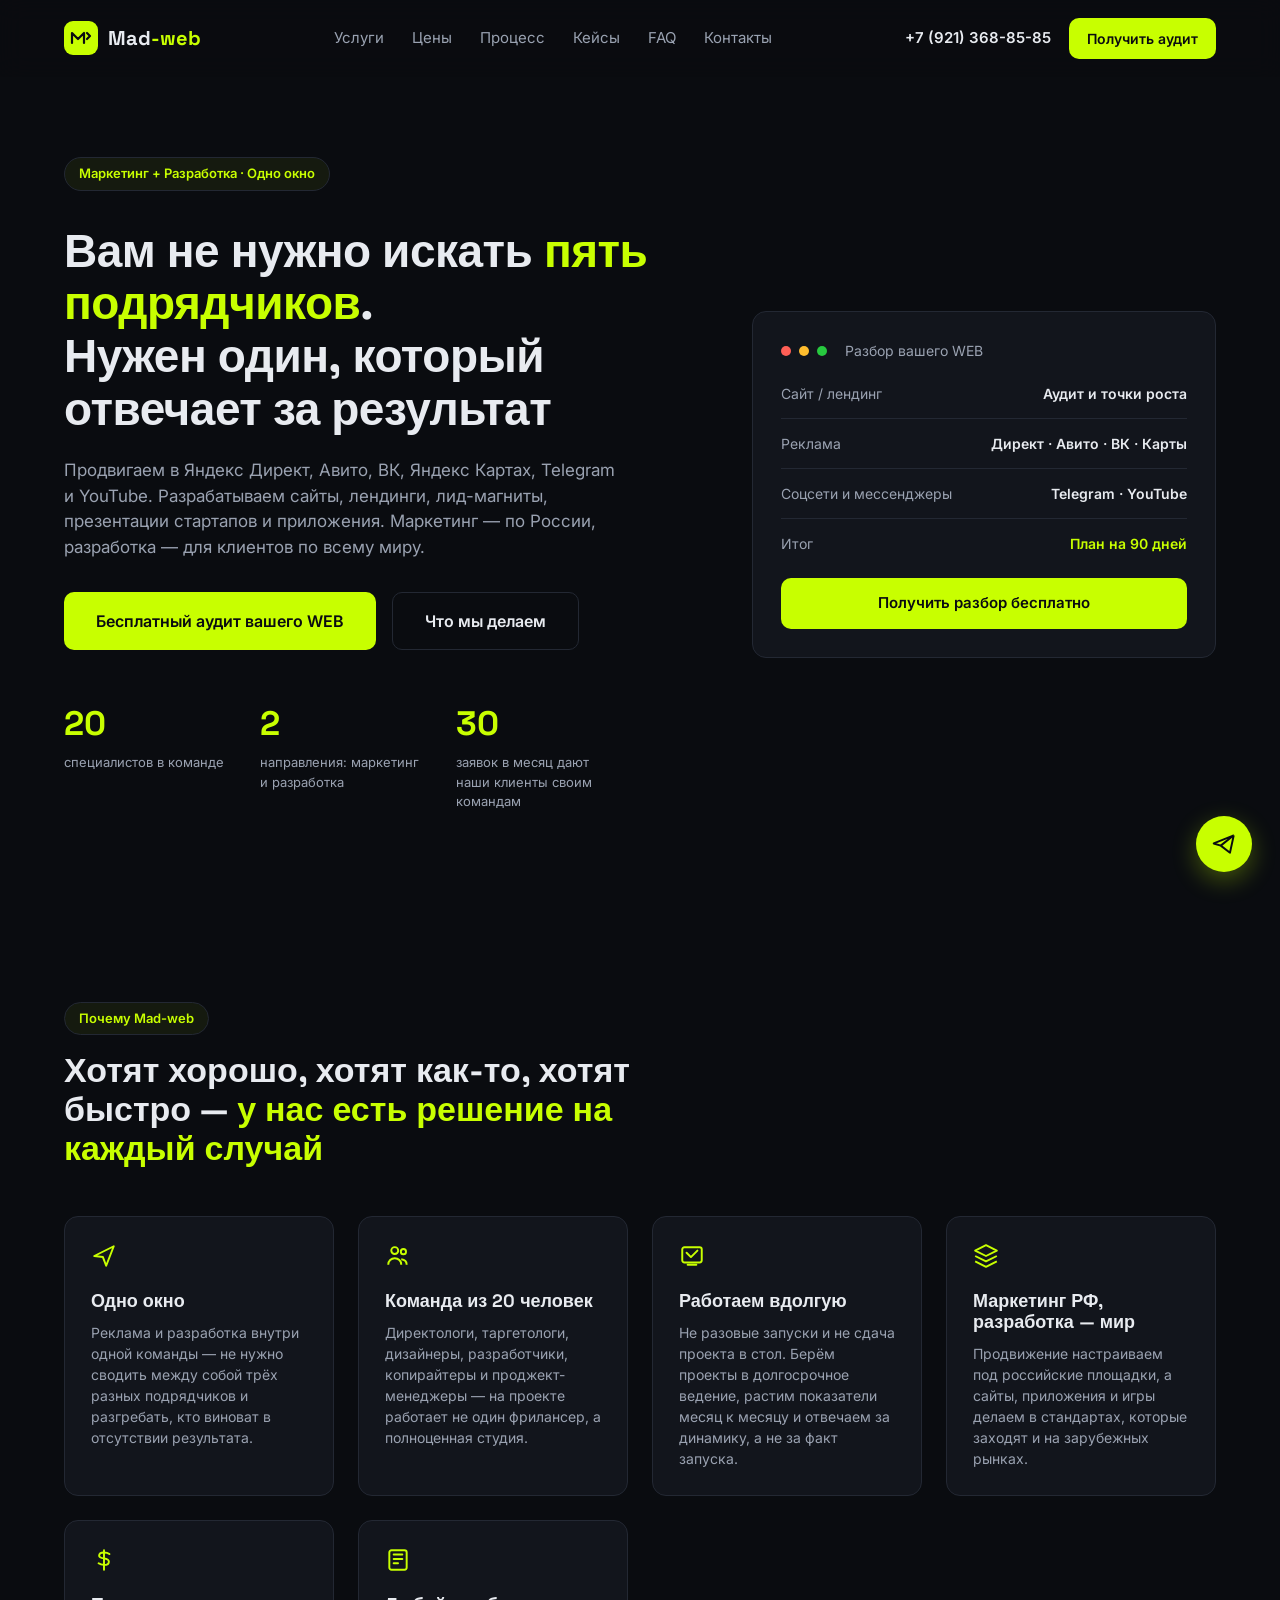
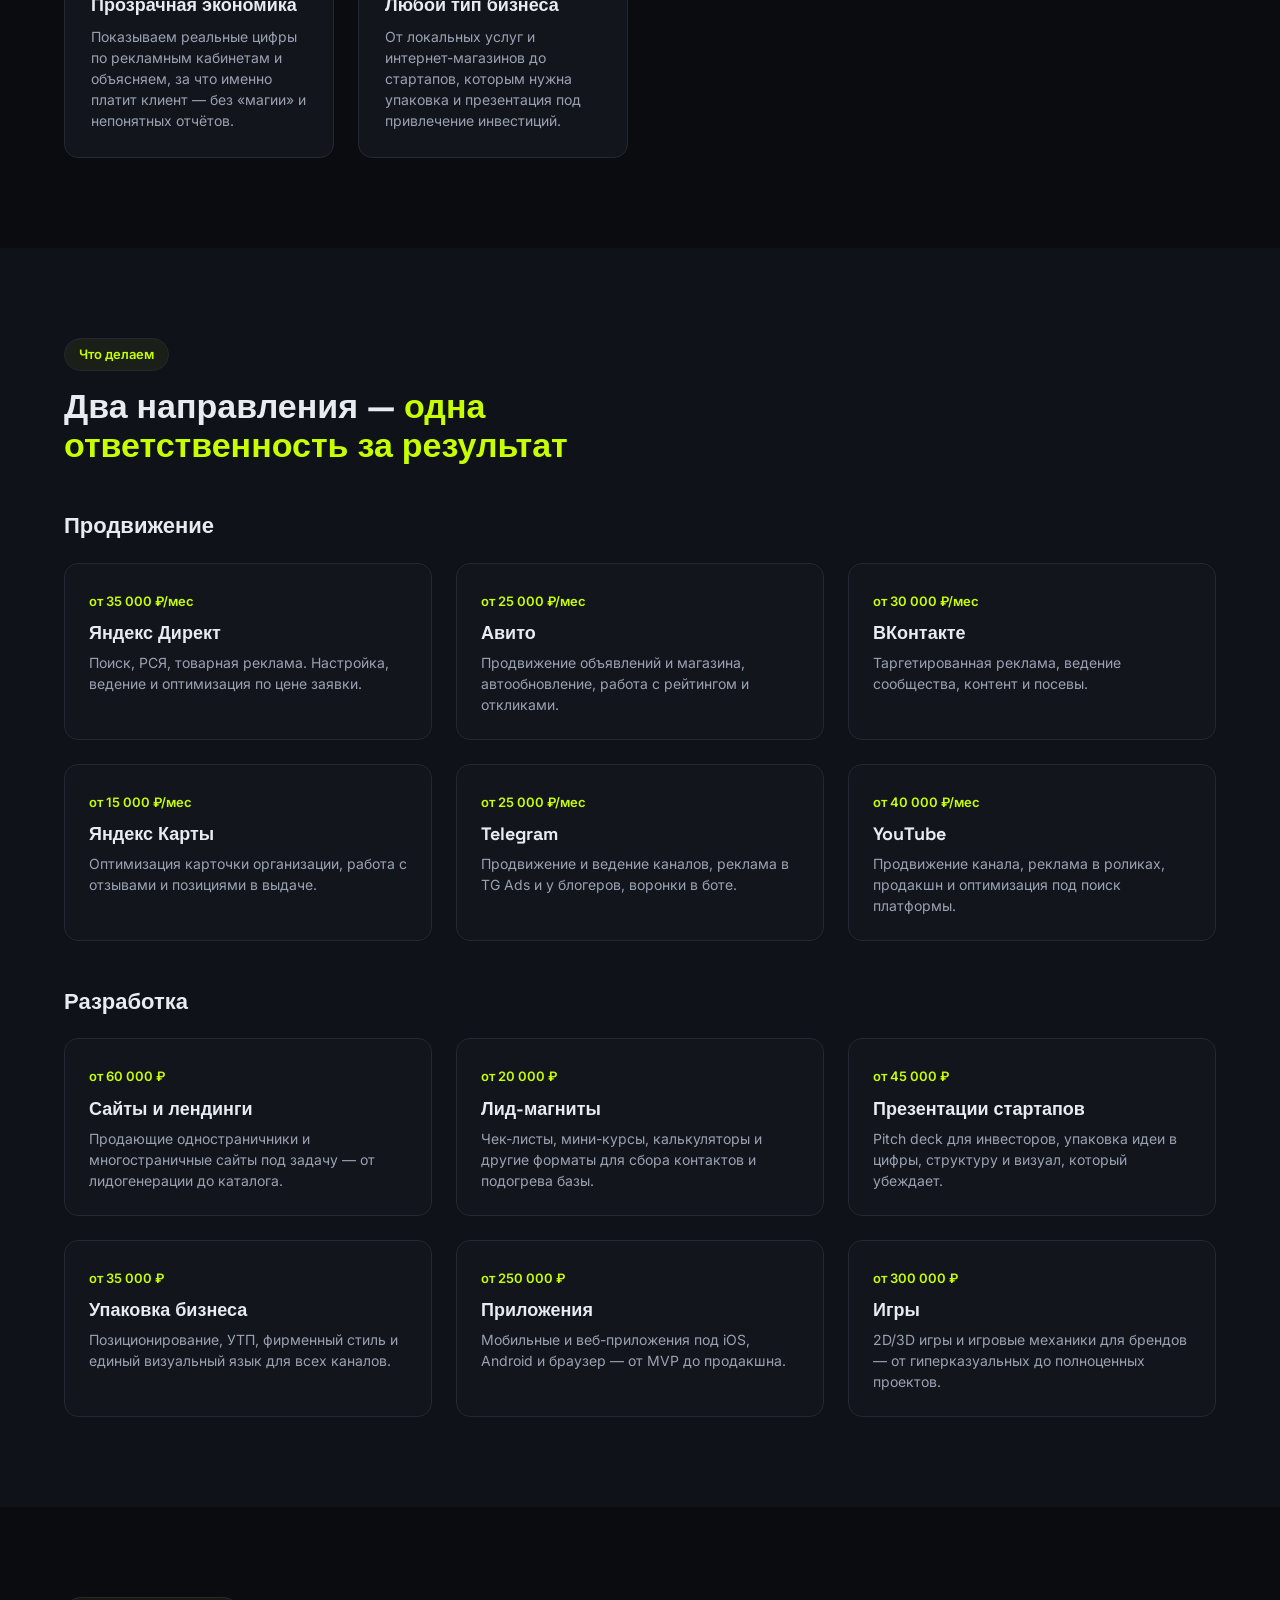
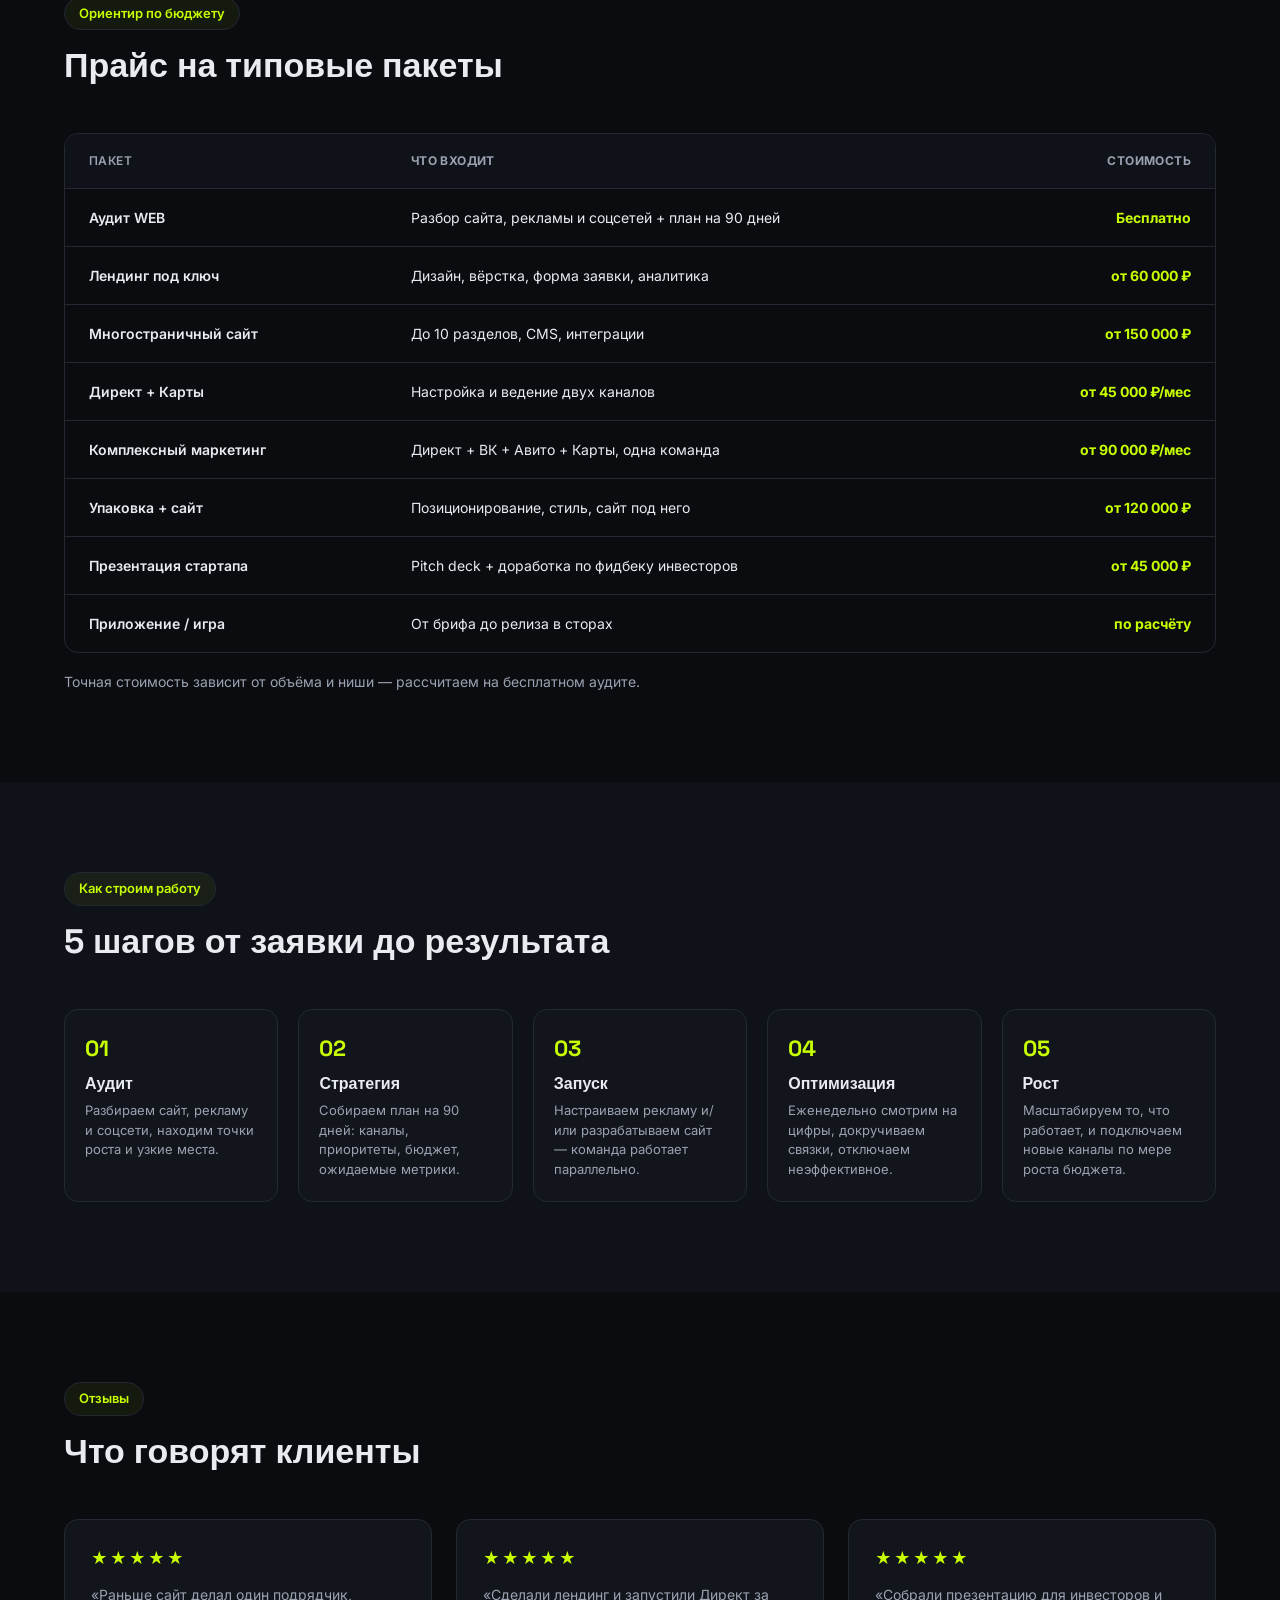
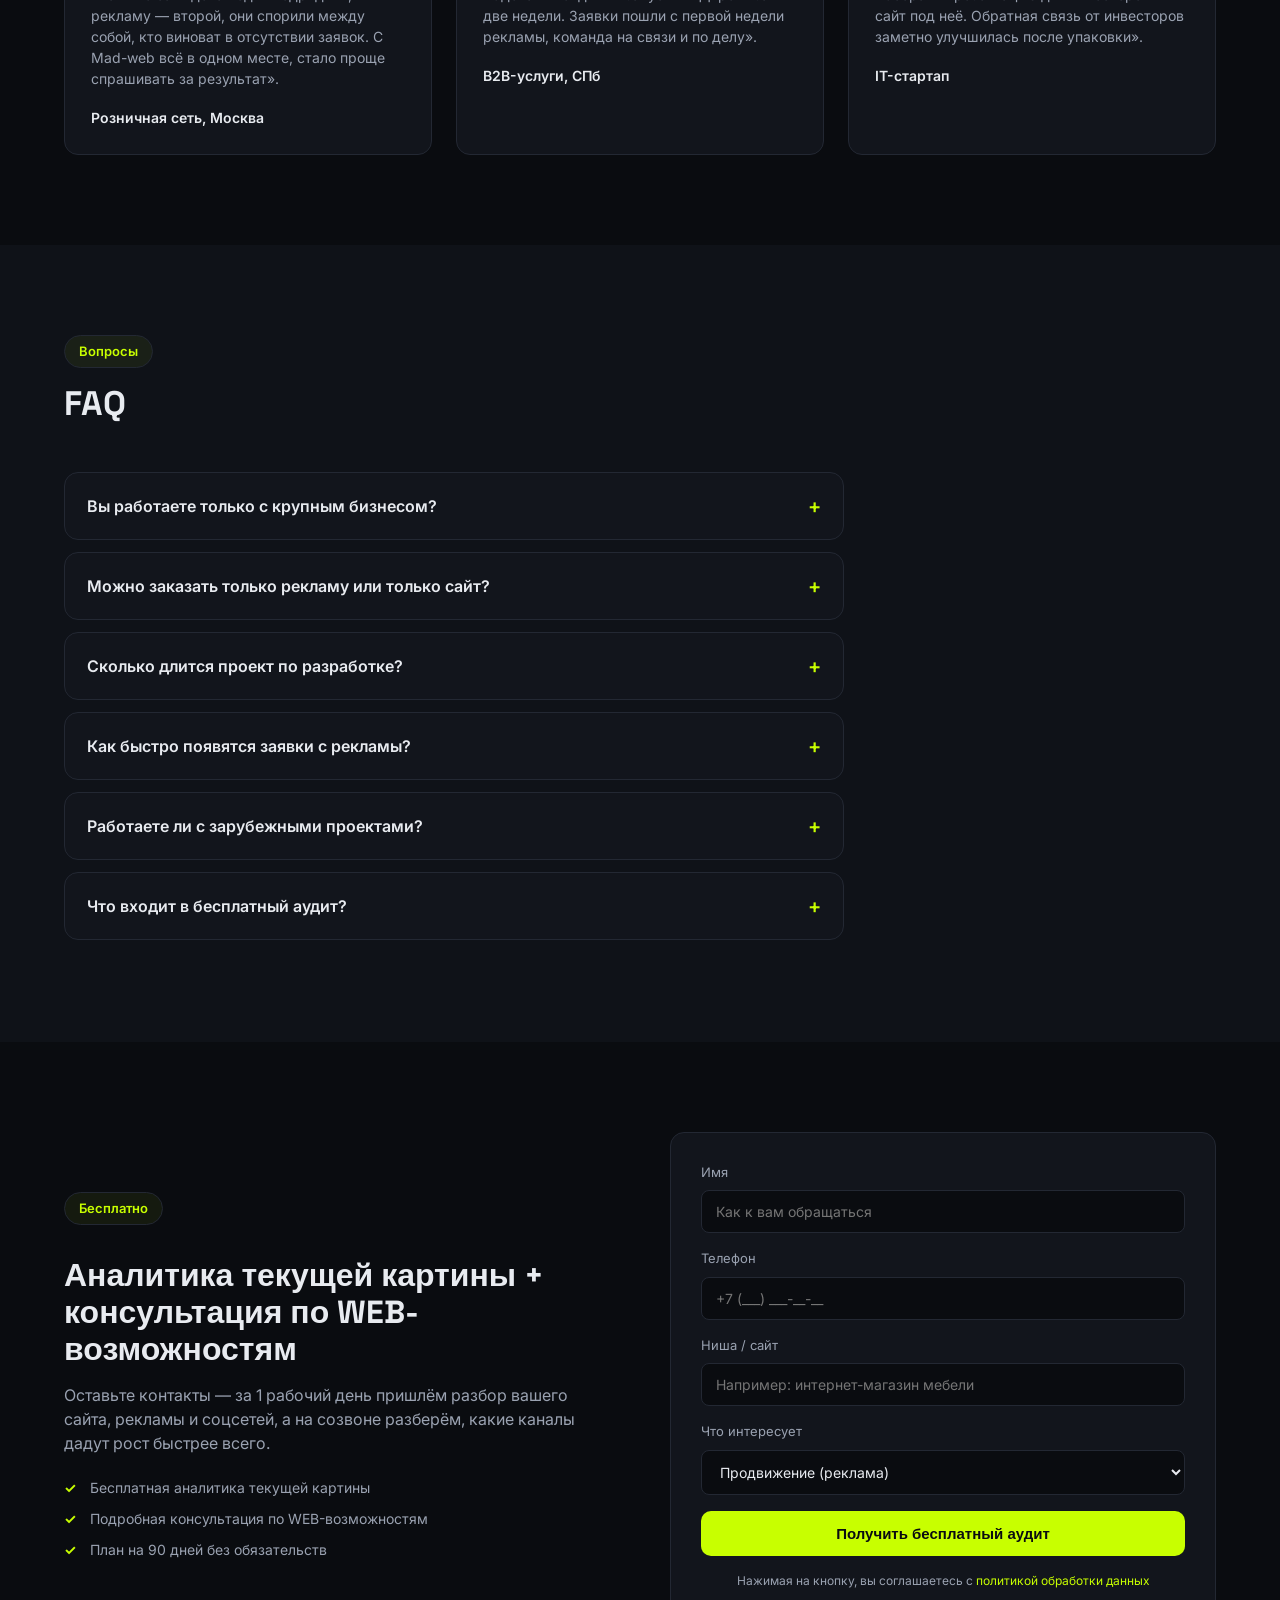
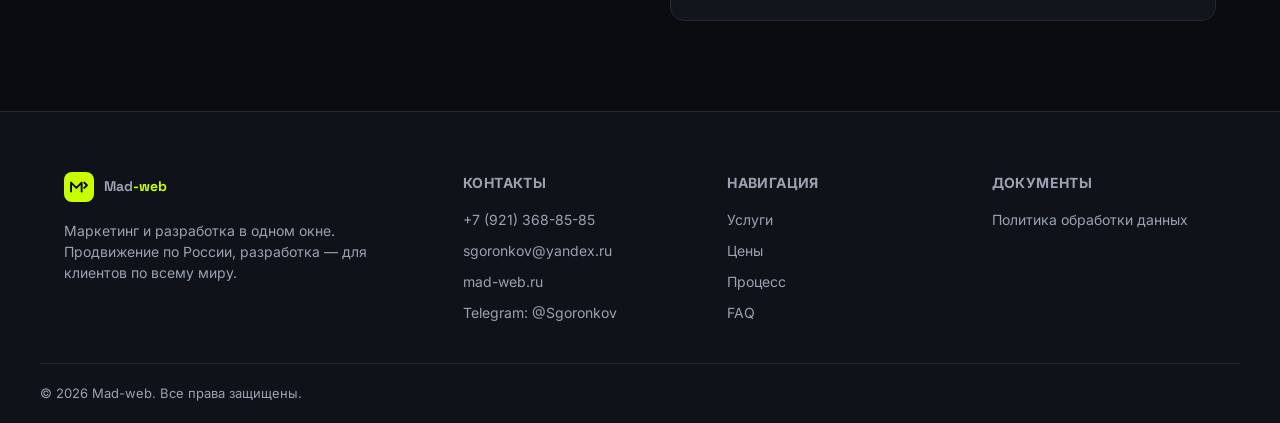
==== commit 23a90b44: "update: real phone and email" ====
--- a/index.html
+++ b/index.html
@@ -33,7 +33,7 @@
     </nav>
 
     <div class="header__actions">
-      <a href="tel:+74951234567" class="header__phone">+7 (495) 123-45-67</a>
+      <a href="tel:+79213688585" class="header__phone">+7 (921) 368-85-85</a>
       <a href="#form" class="btn btn--primary btn--sm">Получить аудит</a>
       <button class="burger" id="burger" aria-label="Меню"><span></span><span></span><span></span></button>
     </div>
@@ -330,8 +330,8 @@
     </div>
     <div class="footer__col">
       <h5>Контакты</h5>
-      <a href="tel:+74951234567">+7 (495) 123-45-67</a>
-      <a href="mailto:info@mad-web.ru">info@mad-web.ru</a>
+      <a href="tel:+79213688585">+7 (921) 368-85-85</a>
+      <a href="mailto:sgoronkov@yandex.ru">sgoronkov@yandex.ru</a>
       <a href="https://mad-web.ru" target="_blank" rel="noopener">mad-web.ru</a>
       <a href="https://t.me/Sgoronkov" target="_blank" rel="noopener">Telegram: @Sgoronkov</a>
     </div>
--- a/styles.css
+++ b/styles.css
@@ -380,3 +380,85 @@
 @media (max-width: 380px) {
   .logo__text b { display: none; }
 }
+
+/* DOC PAGES (materials, scripts, presentation, outreach) */
+.doc-header {
+  position: sticky;
+  top: 0;
+  z-index: 100;
+  background: rgba(10,12,16,0.92);
+  backdrop-filter: blur(12px);
+  border-bottom: 1px solid var(--border);
+}
+.doc-bar {
+  display: flex;
+  align-items: center;
+  justify-content: space-between;
+  gap: 24px;
+  height: 76px;
+}
+.doc-bar__actions { display: flex; align-items: center; gap: 14px; }
+
+.doc-hero { padding: 64px 0 40px; }
+.doc-hero .tag { margin-bottom: 16px; }
+.doc-hero h1 { font-size: 36px; margin-bottom: 16px; }
+.doc-hero p { color: var(--text-dim); font-size: 16px; max-width: 640px; }
+
+.doc-section { padding: 0 0 70px; }
+.doc-section h2 { font-size: 22px; margin: 0 0 18px; }
+.doc-section h2:not(:first-child) { margin-top: 44px; }
+
+.script-block {
+  background: var(--card);
+  border: 1px solid var(--border);
+  border-radius: var(--radius);
+  padding: 24px 26px;
+  margin-bottom: 16px;
+}
+.script-block h3 { font-size: 16px; margin-bottom: 12px; color: var(--accent); font-family: 'Space Grotesk', sans-serif; }
+.script-block p { color: var(--text); font-size: 14.5px; margin-bottom: 10px; }
+.script-block p:last-child { margin-bottom: 0; }
+.script-block .who { color: var(--text-dim); font-weight: 600; }
+
+.material-grid { display: grid; grid-template-columns: repeat(3, 1fr); gap: 24px; margin-top: 8px; }
+.material-card {
+  background: var(--card);
+  border: 1px solid var(--border);
+  border-radius: var(--radius);
+  padding: 28px;
+  display: flex;
+  flex-direction: column;
+  gap: 14px;
+}
+.material-card__icon { margin-bottom: 4px; }
+.material-card h3 { font-size: 18px; }
+.material-card p { color: var(--text-dim); font-size: 14px; flex-grow: 1; }
+
+.calc-box {
+  background: var(--card);
+  border: 1px solid var(--border);
+  border-radius: var(--radius);
+  padding: 26px;
+  margin-bottom: 16px;
+}
+.calc-box h3 { font-size: 16px; margin-bottom: 14px; }
+.calc-row { display: flex; justify-content: space-between; padding: 10px 0; border-bottom: 1px solid var(--border); font-size: 14px; color: var(--text-dim); }
+.calc-row:last-child { border-bottom: none; }
+.calc-row b { color: var(--text); }
+.calc-total { display: flex; justify-content: space-between; padding-top: 14px; font-size: 16px; font-weight: 700; }
+.calc-total b { color: var(--accent); }
+
+.usp-grid { display: grid; grid-template-columns: repeat(3, 1fr); gap: 20px; margin-bottom: 8px; }
+.usp {
+  background: var(--card);
+  border: 1px solid var(--border);
+  border-radius: var(--radius);
+  padding: 22px;
+  text-align: center;
+}
+.usp__num { font-family: 'Space Grotesk', sans-serif; font-size: 26px; color: var(--accent); font-weight: 700; display: block; margin-bottom: 8px; }
+.usp p { color: var(--text-dim); font-size: 13.5px; }
+
+@media (max-width: 900px) {
+  .material-grid, .usp-grid { grid-template-columns: 1fr; }
+}
